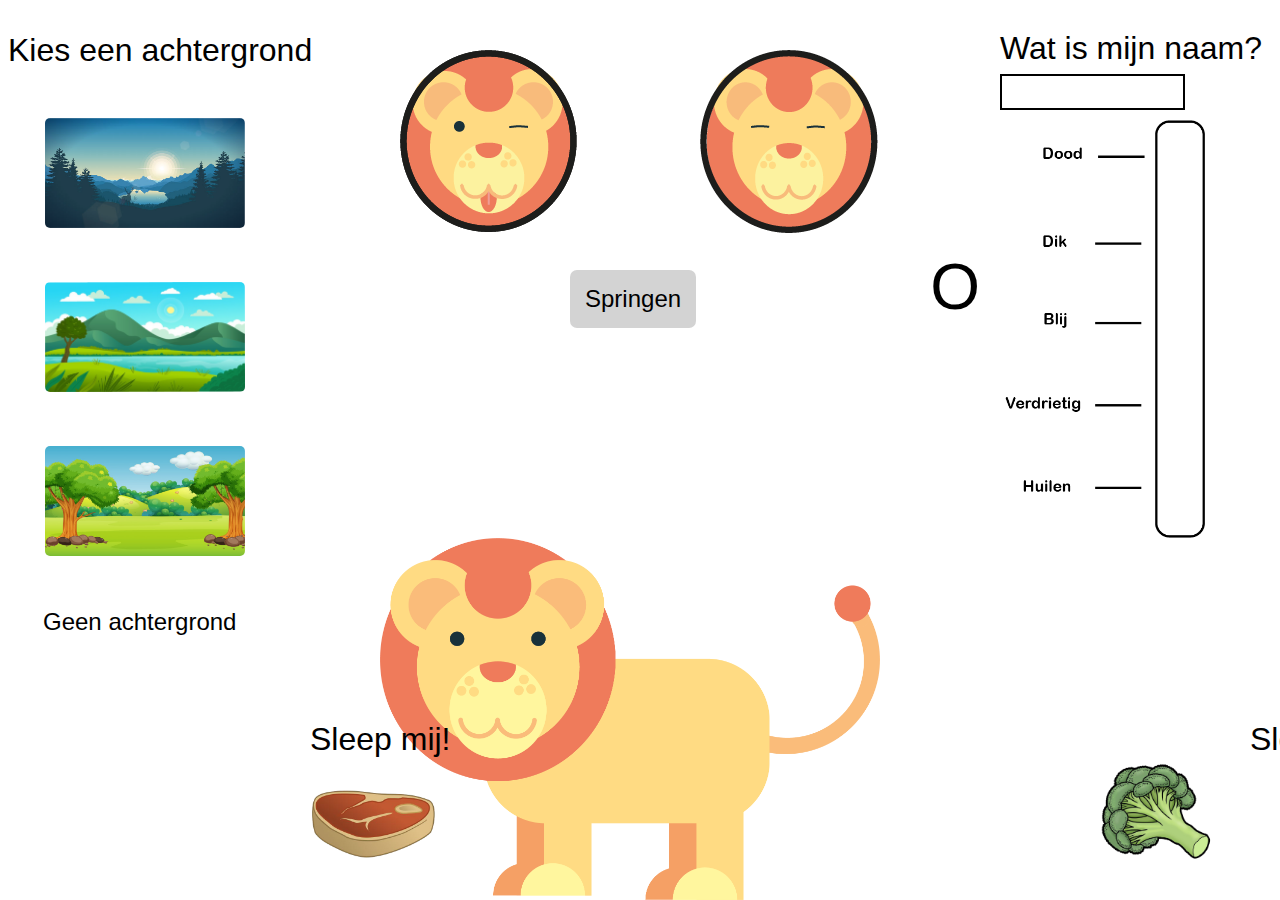
==== index.html @ ff984ae3 "Add files via upload" ====
<!DOCTYPE html>
<html lang="en">

<head>
    <meta charset="UTF-8">
    <meta name="viewport" content="width=device-width, initial-scale=1.0">
    <title>Tamagotchi</title>
    <link rel="stylesheet" href="style.css">
</head>

<body>

    <main>

        <section>
            <label for="name" id="tekst">Wat is mijn naam?</label>
            <input type="text" id="name" name="name">
        </section>


        <img src="Images/tamagotchi.png" alt="tamagotchi" id="tamagotchi">

        <img src="Images/knipoog-button.png" id="knipoog-button">

        <img src="Images/slaap-button.png" id="slaap-button">

        <button id="springen">Springen</button>

        <p>Kies een achtergrond</p>

        <button id="achtergrond-nacht-button"><img src="Images/achtergrond-nacht.png" alt="achtergrond-nacht"
                class="achtergrond-nacht"></button>
        <button id="achtergrond-water-button"><img src="Images/achtergrond-water.png" alt="achtergrond-nacht"
                class="achtergrond-water"></button>
        <button id="achtergrond-bos-button"><img src="Images/achtergrond-natuur.png" alt="achtergrond-nacht"
                class="achtergrond-bos"></button>
        <button id="geen">Geen achtergrond</button>


        <p><span id="puntenteller" class="puntenteller">O</span></p>

        <img src="Images/meter-standaard.png" alt="blijheidsmeter" id="blijheidsmeter">


        <p class="slepen">Sleep mij!</p>
        <img src="Images/steak.png" id="steak">

        <p>Sleep mij!</p>
        <img src="Images/broccoli.png" id="broccoli">

        <audio src="leeuw-brul.wav" id="brul"></audio>

        <!-- bronnen:
        https://bashooka.com/coding/web-background-animation-effects/
        https://www.freepik.com/free-vector/flat-nature-background_3436801.htm
        https://nl.pinterest.com/pin/231583605823941385/ -->

    </main>

    <script src="script.js"></script>

</body>

</html>
---- style.css ----
* {
    font-family: Impact, Haettenschweiler, 'Arial Narrow Bold', sans-serif;
}

section {
    position: absolute;
    top: 30px;
    left: 1000px;
    font-size: 2em;
}

input {
    height: 30px;
    border: 2px solid;
}

p {
    width: 500px;
    font-size: 2em;
}

p:last-of-type {
    position: absolute;
    left: 310px;
    bottom: 110px;
}

.slepen {
    position: absolute;
    left: 1250px;
    bottom: 110px;
}

#tamagotchi {
    width: 500px;
    position: absolute;
    bottom: 0px;
    right: 400px;
}

button {
    display: flex;
    margin: 20px;
    background-color: white;
    padding: 15px;
    border: white;
    border-radius: 7px;
    font-size: 1.5em;
}

button:last-of-type {
    width: 232px;
}

button img {
    border: 2px solid white;
    border-radius: 7px;
}

#knipoog-button:hover,
#slaap-button:hover {
    background-color: lightsalmon;
    cursor: pointer;
}

#knipoog-button {
    position: absolute;
    top: 50px;
    left: 400px;
}

#slaap-button {
    position: absolute;
    top: 50px;
    left: 700px;
}

.achtergrond-nacht,
.achtergrond-water,
.achtergrond-bos {
    width: 200px;
    height: 110px;
}

body.achtergrond-nacht {
    background-image: url(Images/achtergrond-nacht.png);
}

body.achtergrond-water {
    background-image: url(Images/achtergrond-water.png);
}

body.achtergrond-bos {
    background-image: url(Images/achtergrond-natuur.png);
}

#steak {
    position: absolute;
    bottom: 30px;
    left: 300px;
    width: 150px;
}

#broccoli {
    position: absolute;
    bottom: 30px;
    right: 50px;
    width: 150px;
}

#puntenteller {
    position: absolute;
    top: 250px;
    right: 300px;
    font-size: 2em;
    color: black;
}

#blijheidsmeter {
    position: absolute;
    top: 120px;
    right: 75px;
    width: 200px;
}

#springen {
    position: absolute;
    left: 550px;
    top: 250px;
    background-color: lightgray;
}

.spring {
    animation: springen 0.5s forwards;
}

/*  Met keyframes kan je CSS-stijlen van een element bepalen bij een animatie */

@keyframes springen {
    0% {
        transform: translateY(0) rotate(0deg)
    }

    50% {
        transform: translateY(-50vh) rotate(180deg)
    }

    100% {
        transform: translateY(0) rotate(360deg)
    }
}
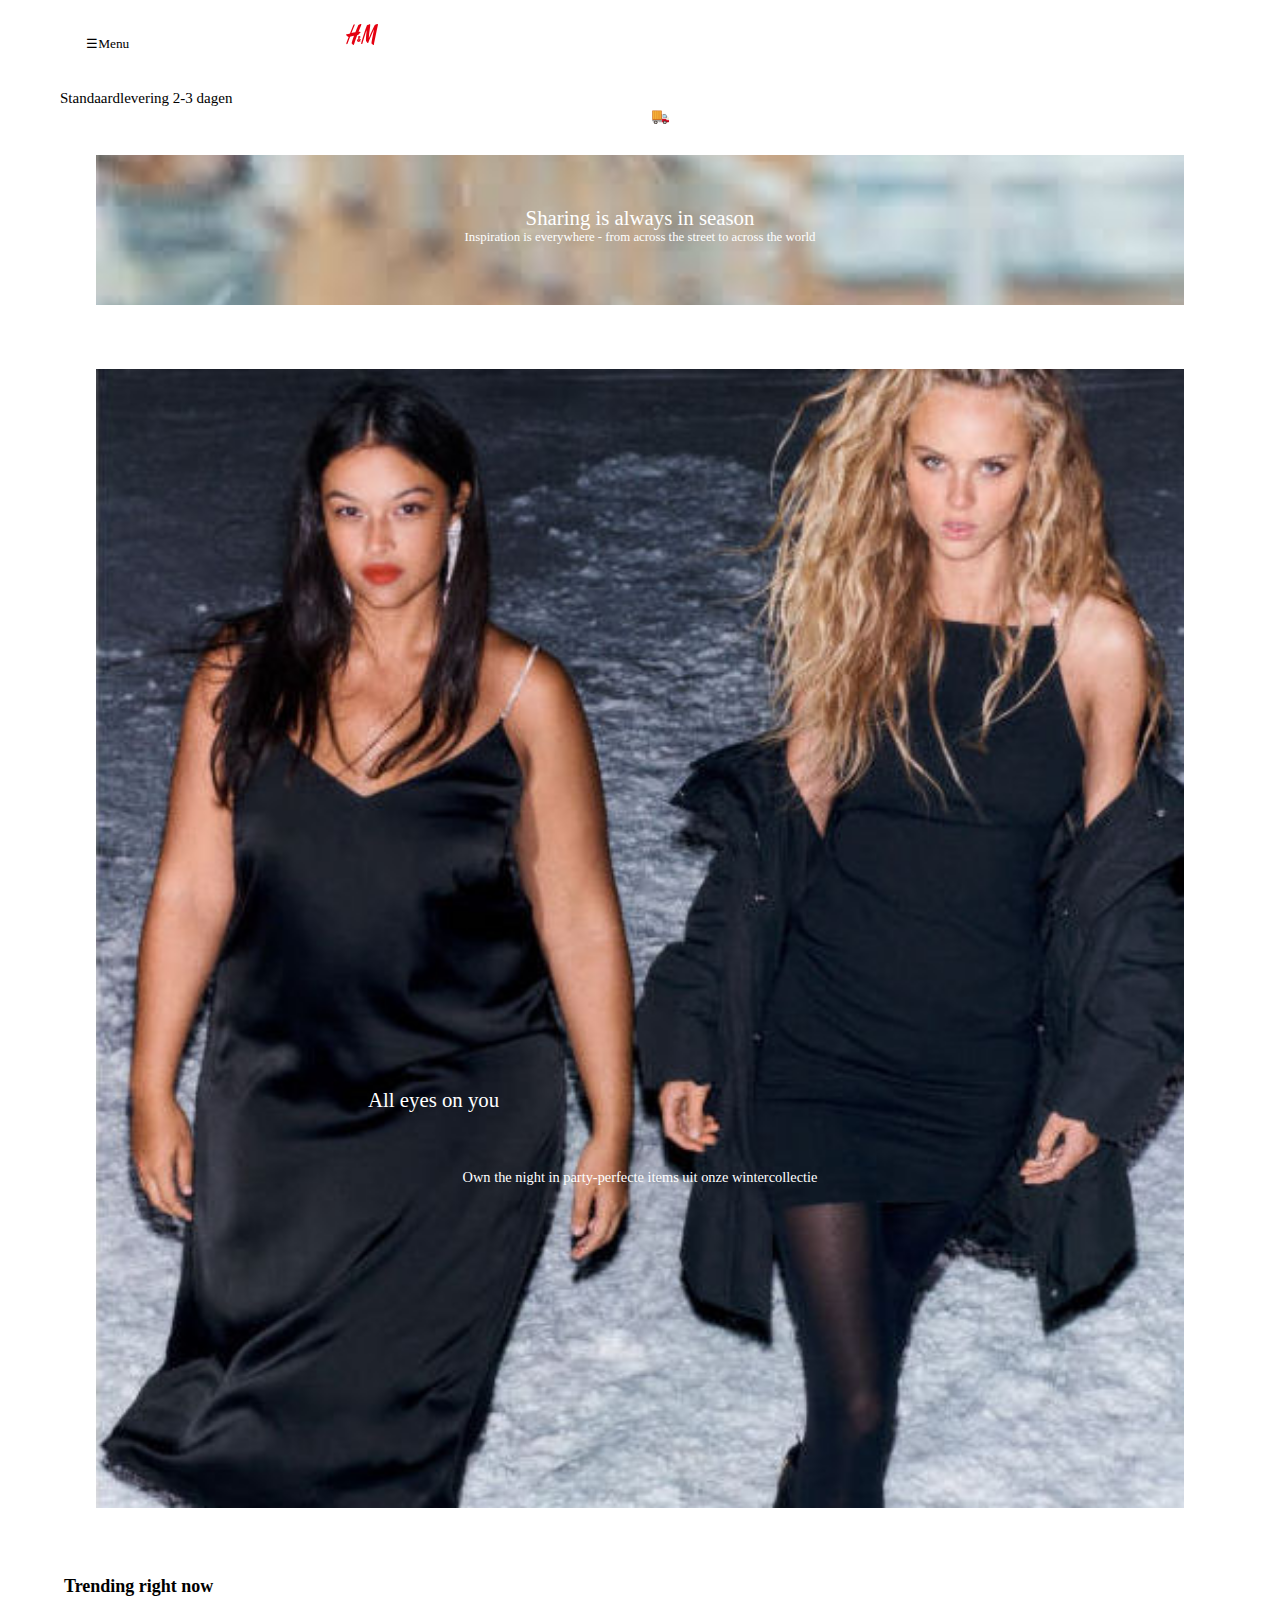
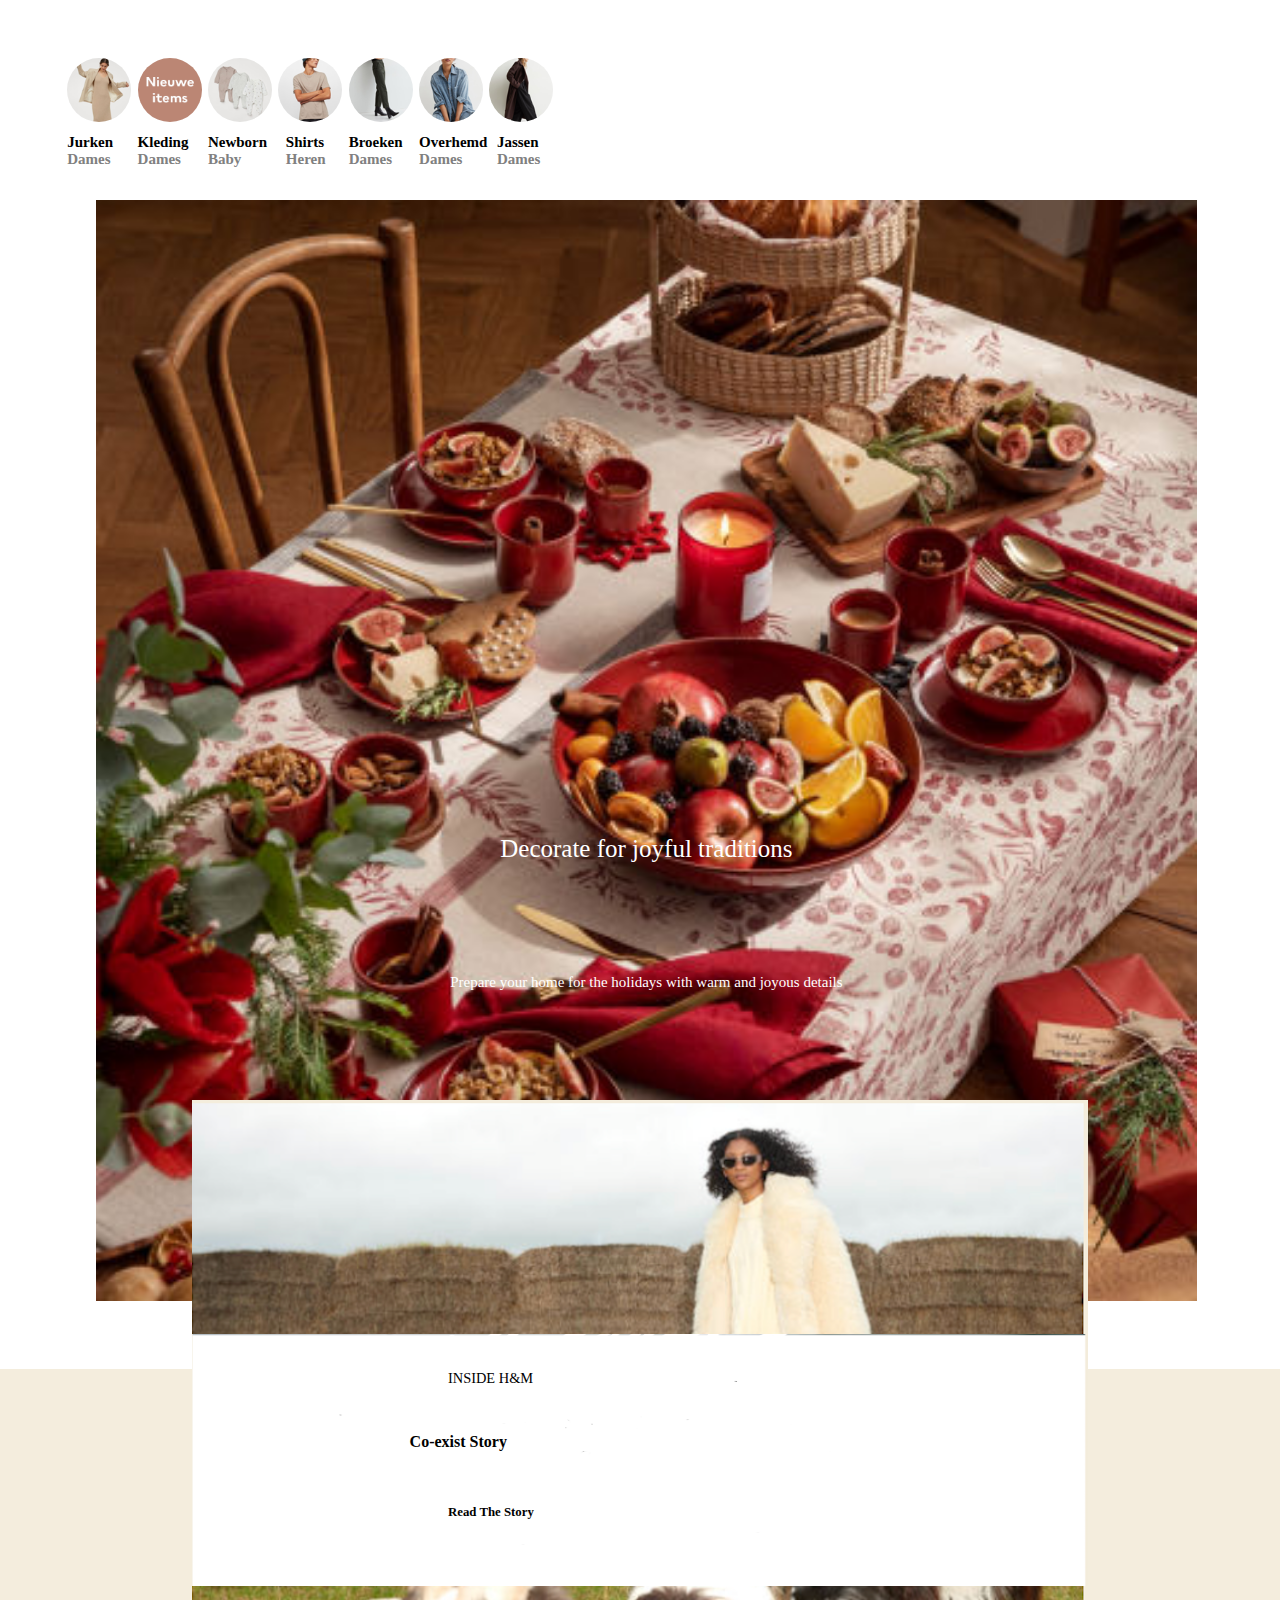
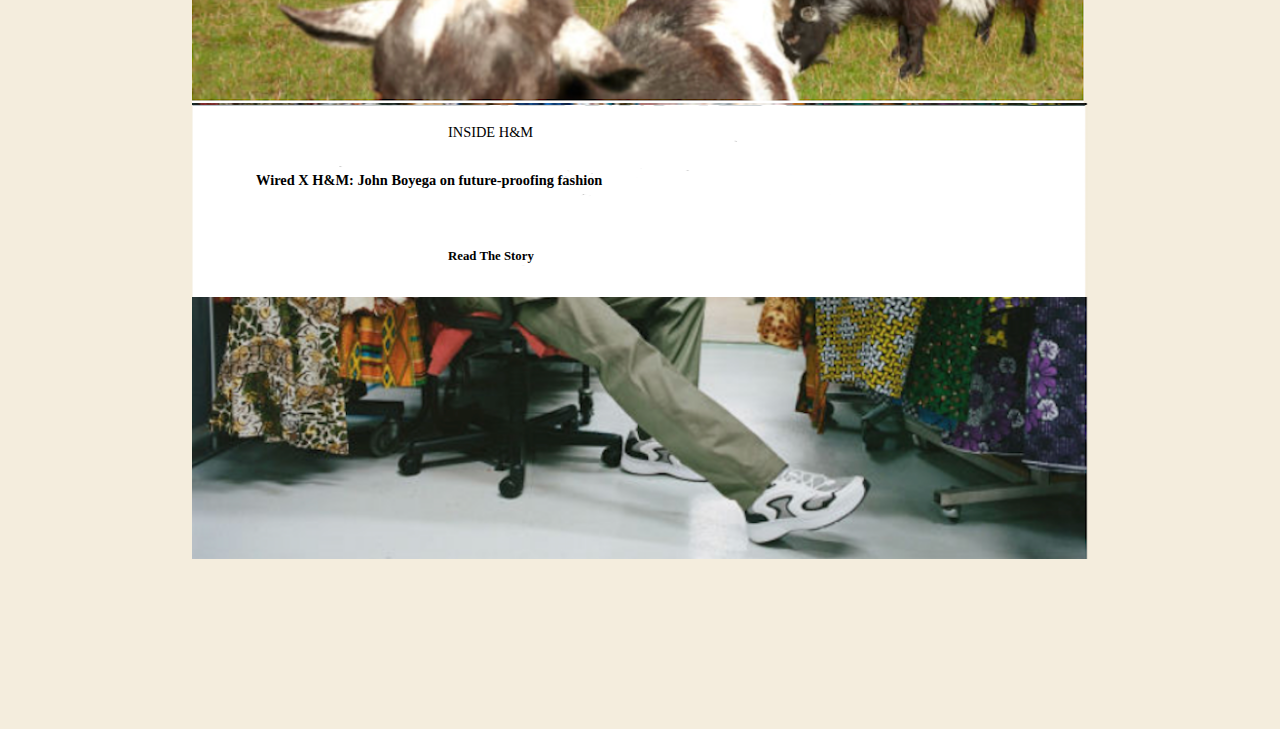
==== commit b825b6df: "Add files via upload" ====
--- a/index.html
+++ b/index.html
@@ -1,64 +1,132 @@
-<!DOCTYPE html>
-<html lang="en">
+<!doctype html>
+<html lang="nl">
 
 <head>
-    <meta charset="UTF-8">
-    <meta name="viewport" content="width=device-width, initial-scale=1.0">
-    <title>Tamagotchi</title>
-    <link rel="stylesheet" href="style.css">
+	<meta charset="UTF-8">
+	<meta name="author" content="jouw naam">
+	<meta name="viewport" content="width=device-width, initial-scale=1">
+
+	<title>H&M</title>
+
+	<link href="styles/style.css" rel="stylesheet">
+	<link rel="icon" type="image/svg+xml" href="images/favicon.svg">
 </head>
 
 <body>
+	<header>
+		<nav>
+			<button>Menu</button>
+			<ul>
+				<li><a href="#"><img src="images/inloggen1.png">Inloggen
+					</a></li>
+				<li><a href="dames.html">Dames</a></li>
+				<li><a href="#">Heren</a></li>
+				<li><a href="#">Divided</a></li>
+				<li><a href="#">Baby</a></li>
+				<li><a href="#">Kinderen</a></li>
+				<li><a href="#">H&m home</a></li>
+				<li><a href="#">Sale</a></li>
+				<li><a href="#">Sustainability</a></li>
+			</ul>
+		</nav>
 
-    <main>
+		<img src="images/hmlogo.svg" alt="hm logo">
+	</header>
+	<main>
+		<h1>H&M</h1>
+		<section>
+			<h2>Standaardlevering 2-3 dagen</h2>
+			<audio src="vrachtwagengeluid.mp3">
+		</section>
 
-        <section>
-            <label for="name" id="tekst">Wat is mijn naam?</label>
-            <input type="text" id="name" name="name">
-        </section>
+		<section>
+			<h2>Sharing is always in season</h2>
+			<p>Inspiration is everywhere - from across the street to across the world</p>
+			<img src="images/backgroundhm.jpg" alt="onscherpe achtergrond">
+		</section>
+
+		<section>
+			<a href="dames.html">
+				<h2>All eyes on you</h2>
+				<p>Own the night in party-perfecte items uit onze wintercollectie</p>
+				<img src="images/hmzwart.jpg" alt="zwarte collectie">
+			</a>
+		</section>
+
+		<section>
+			<h2>Trending right now</h2>
+			<ul>
+				<li>
+					<h3>Dames</h3>
+					<h4>Jurken</h4>
+					<img src="images/10216.png" alt="Lange beige jurk">
+				</li>
+				<li>
+					<h3>Dames</h3>
+					<h4>Kleding</h4>
+					<img src="images/10244.png" alt="Nieuwe items">
+				</li>
+				<li>
+					<h3>Baby</h3>
+					<h4>Newborn</h4>
+					<img src="images/10237.png" alt="Baby kleertjes">
+				</li>
+				<li>
+					<h3>Heren</h3>
+					<h4>Shirts</h4>
+					<img src="images/10221.png" alt="Beige lang t-shirt">
+				</li>
+				<li>
+					<h3>Dames</h3>
+					<h4>Broeken</h4>
+					<img src="images/10201.png" alt="Zwarte leren broek">
+				</li>
+				<li>
+					<h3>Dames</h3>
+					<h4>Overhemd</h4>
+					<img src="images/10208.png" alt="Blauw overhemd voor dames">
+				</li>
+				<li>
+					<h3>Dames</h3>
+					<h4>Jassen</h4>
+					<img src="images/10213.png" alt="Lange bruine jas">
+				</li>
+			</ul>
+		</section>
+
+		<section>
+			<h2>Decorate for joyful traditions</h2>
+			<p>Prepare your home for the holidays with warm and joyous details</p>
+			<img src="images/kersthm.jpeg" alt="kersttafel">
+		</section>
+
+		<section>
+			<h2>Magazine</h2>
+			<h3>A world of inspiration</h3>
+
+			<article>
+				<h3>Inside H&M</h3>
+				<h4>Wired X H&M: John Boyega on future-proofing fashion</h4>
+				<p>Read The Story</p>
+				<img src="images/magazinefoto.png" alt="kledingwinkel">
+				<img src="images/witvlak.png" alt="witvlak">
+			</article>
+		</section>
+
+		<section>
+
+			<article>
+				<h3>Inside H&M</h3>
+				<h4>Co-exist Story</h4>
+				<p>Read The Story</p>
+				<img src="images/magazinefoto2.png" alt="weide">
+				<img src="images/witvlak.png" alt="witvlak">
+			</article>
+		</section>
+	</main>
+
+	<script src="scripts/script.js"></script>
+</body>
 
 
-        <img src="Images/tamagotchi.png" alt="tamagotchi" id="tamagotchi">
-
-        <img src="Images/knipoog-button.png" id="knipoog-button">
-
-        <img src="Images/slaap-button.png" id="slaap-button">
-
-        <button id="springen">Springen</button>
-
-        <p>Kies een achtergrond</p>
-
-        <button id="achtergrond-nacht-button"><img src="Images/achtergrond-nacht.png" alt="achtergrond-nacht"
-                class="achtergrond-nacht"></button>
-        <button id="achtergrond-water-button"><img src="Images/achtergrond-water.png" alt="achtergrond-nacht"
-                class="achtergrond-water"></button>
-        <button id="achtergrond-bos-button"><img src="Images/achtergrond-natuur.png" alt="achtergrond-nacht"
-                class="achtergrond-bos"></button>
-        <button id="geen">Geen achtergrond</button>
-
-
-        <p><span id="puntenteller" class="puntenteller">O</span></p>
-
-        <img src="Images/meter-standaard.png" alt="blijheidsmeter" id="blijheidsmeter">
-
-
-        <p class="slepen">Sleep mij!</p>
-        <img src="Images/steak.png" id="steak">
-
-        <p>Sleep mij!</p>
-        <img src="Images/broccoli.png" id="broccoli">
-
-        <audio src="leeuw-brul.wav" id="brul"></audio>
-
-        <!-- bronnen:
-        https://bashooka.com/coding/web-background-animation-effects/
-        https://www.freepik.com/free-vector/flat-nature-background_3436801.htm
-        https://nl.pinterest.com/pin/231583605823941385/ -->
-
-    </main>
-
-    <script src="script.js"></script>
-
-</body>
-
 </html>--- a/styles/style.css
+++ b/styles/style.css
@@ -0,0 +1,592 @@
+/* CSS Document */
+*,
+*::after,
+*::before {
+  box-sizing: border-box;
+  font-family: 'Avenir';
+  margin: 0;
+}
+
+:root {
+  --main-color: black;
+  --text-color: gray;
+  --textimg-color: white;
+  --background-color: white;
+  --background-button: lightgrey;
+  --magazin-color: #f4eddd;
+  --footer-color: #e4e4e4;
+  --color-buttons: #fcfcfc;
+  --background-colorbutton: black;
+}
+
+/* ALGEMENE STIJLEN */
+/* main img {
+  width: 85%;
+  margin-left: 8%;
+  margin-bottom: 5%;
+} */
+
+h1 {
+  display: none;
+}
+
+
+
+/* PAGINA 1 */
+/* HEADER */
+
+header img {
+  width: 2em;
+  position: absolute;
+  left: 27%;
+  top: 1.5em;
+}
+
+header button {
+  position: absolute;
+  top: 3%;
+  left: 6%;
+  padding: .7em;
+  border: none;
+  background-color: var(--background-color);
+}
+
+header nav ul {
+  display: block;
+  position: fixed;
+  top: 0;
+  left: 0;
+  bottom: 0;
+  z-index: 9999;
+  transform: translateX(-110%);
+}
+
+header nav li:nth-child(6),
+header nav li:nth-child(7) {
+  text-transform: uppercase;
+}
+
+header nav a {
+  text-decoration: none;
+  color: var(--main-color);
+}
+
+
+
+/* NAVIGATIE GEOPEND */
+
+body.toonMenu {
+  overflow: hidden;
+}
+
+body.toonMenu header nav ul {
+  transform: translatex(0%);
+  margin-top: 0;
+  display: block;
+  width: 85%;
+  background-color: var(--background-color);
+  transition: 1s;
+}
+
+body.toonMenu header nav li:nth-child(n+2) {
+  padding-left: 1em;
+}
+
+body.toonMenu header nav li {
+  text-decoration: none;
+  margin-top: 2em;
+  font-weight: 500;
+  display: flex;
+}
+
+body.toonMenu header nav ul li:first-of-type {
+  background-color: lightpink;
+  margin: 0;
+  align-items: center;
+  justify-content: center;
+  text-transform: uppercase;
+  font-weight: 100;
+  width: 100%;
+  height: 10%;
+}
+
+body nav img {
+  position: absolute;
+  left: 15%;
+  top: 2%;
+}
+
+
+header nav button::before {
+  content: "\2630";
+}
+
+body.toonMenu header nav button::before {
+  content: "\00d7";
+}
+
+body.toonMenu header nav button {
+  position: fixed;
+  left: 81%;
+  top: 50%;
+  background-color: var(--background-button);
+}
+
+
+
+/* SECTION - LEVERING*/
+section:first-of-type h2 {
+  font-size: 15px;
+  font-weight: 100;
+  margin: 6em 0em 2em 4em;
+}
+
+section:nth-of-type(1) h2::after {
+  content: "🚚";
+  transform: scalex(-1);
+  display: block;
+  width: 50%;
+}
+
+section:nth-of-type(1) h2:hover::after {
+  transform: scalex(-1) skewX(-10deg);
+}
+
+
+
+/* ANIMATIES */
+@keyframes vrachtwagen {
+  0% {
+    transform: translateX(100%);
+  }
+
+  100% {
+    transform: translateX(0%)
+  }
+}
+
+section:nth-of-type(1) h2:hover::after {
+  animation-name: vrachtwagen;
+  animation-duration: 2s;
+  animation-iteration-count: 3;
+}
+
+
+
+@keyframes letters {
+  0% {
+    transform: scale(1) translatey(0);
+  }
+
+  20% {
+    transform: scale(1.25, .75) translatey(0);
+    color: black;
+  }
+
+  50% {
+    transform: scale(.75, 1.5) translatey(-1em);
+    color: red;
+  }
+
+  80% {
+    transform: scale(1.25, .75);
+    color: black;
+  }
+
+  100% {
+    transform: scale(1) translatey(0);
+  }
+}
+
+section:nth-of-type(1) h2 {
+  --letters-time: .75s;
+}
+
+section:nth-of-type(1) h2 {
+  transform-origin: center bottom;
+}
+
+section:nth-of-type(1):hover h2 {
+  animation-name: letters;
+  animation-duration: 1s;
+  animation-iteration-count: 2;
+}
+
+
+
+/* SECTION - SHARING IS ALWAYS IN SEASON */
+section:nth-of-type(2) {
+  position: relative;
+  width: 85%;
+  height: 150px;
+  margin: 0 7.5% 5%;
+}
+
+section:nth-of-type(2) img {
+  width: 100%;
+  height: 100%;
+  object-fit: cover;
+}
+
+section:nth-of-type(2) h2 {
+  position: absolute;
+  bottom: 50%;
+  left: 15%;
+  width: 70%;
+  font-family: Cambria, Cochin, Georgia, Times, 'Times New Roman', serif;
+  font-size: 130%;
+  font-weight: 100;
+  text-align: center;
+  color: var(--textimg-color);
+}
+
+section:nth-of-type(2) p {
+  position: absolute;
+  left: 15%;
+  top: 50%;
+  width: 70%;
+  font-size: 80%;
+  text-align: center;
+  color: var(--textimg-color);
+}
+
+
+
+/* SECTION - ALL EYES ON YOU */
+section:nth-of-type(3) {
+  position: relative;
+  width: 85%;
+  margin: 0 7.5% 5%;
+}
+
+section:nth-of-type(3) img {
+  width: 100%;
+}
+
+section:nth-of-type(3) h2 {
+  position: absolute;
+  left: 25%;
+  bottom: 35%;
+  font-family: Cambria, Cochin, Georgia, Times, 'Times New Roman', serif;
+  font-size: 130%;
+  font-weight: 100;
+  text-align: center;
+  color: var(--textimg-color);
+}
+
+section:nth-of-type(3) p {
+  position: absolute;
+  top: 70%;
+  left: 10%;
+  width: 80%;
+  font-size: 90%;
+  text-align: center;
+  color: var(--textimg-color);
+}
+
+
+
+/* SECTION - TRENDING RIGHT NOW */
+section:nth-of-type(4) {
+  margin-left: 5%;
+}
+
+ul:nth-child(2) {
+  list-style-type: none;
+  display: flex;
+  gap: 2.2em;
+  padding: 0;
+  overflow-x: auto;
+}
+
+section:nth-of-type(4) ul li:nth-of-type(7) h3,
+ul li:nth-of-type(7) h4 {
+  margin-left: .5em;
+}
+
+section:nth-of-type(4) li {
+  max-width: 2em;
+  margin-left: .2em;
+  display: flex;
+  flex-direction: column-reverse;
+}
+
+section:nth-of-type(4) h2 {
+  font-size: 18px;
+  margin-bottom: 5%;
+}
+
+section:nth-of-type(4) h3 {
+  color: var(--text-color);
+  font-size: 15px;
+  margin-bottom: 100%;
+}
+
+section:nth-of-type(4) h4 {
+  margin-top: 40%;
+  font-size: 15px;
+}
+
+ul li:nth-of-type(4) h3,
+ul li:nth-of-type(4) h4 {
+  padding: 0em .5em;
+}
+
+section:nth-of-type(4) img {
+  width: 200%;
+  border-radius: 50%;
+}
+
+
+
+/* SECTION - KERST */
+section:nth-of-type(5) {
+  position: relative;
+  width: 86%;
+  margin: 0 7.5% 5%;
+}
+
+section:nth-of-type(5) img {
+  width: 100%;
+
+}
+
+section:nth-of-type(5) h2 {
+  position: absolute;
+  left: 20%;
+  bottom: 40%;
+  width: 60%;
+  font-family: Cambria, Cochin, Georgia, Times, 'Times New Roman', serif;
+  font-size: 25px;
+  font-weight: 100;
+  text-align: center;
+  color: var(--textimg-color);
+}
+
+section:nth-of-type(5) p {
+  position: absolute;
+  left: 10%;
+  top: 70%;
+  width: 80%;
+  font-size: 15px;
+  text-align: center;
+  color: var(--textimg-color);
+}
+
+
+
+/* SECTION - MAGAZINE */
+section:nth-of-type(6) {
+  position: relative;
+  background-color: var(--magazin-color);
+  height: 60em;
+}
+
+section:nth-of-type(6) h2 {
+  position: absolute;
+  left: 30%;
+  top: 10%;
+  font-size: 25px;
+  text-transform: uppercase;
+  text-align: center;
+}
+
+section:nth-of-type(6) h3 {
+  position: absolute;
+  left: 30%;
+  top: 15%;
+  font-size: .8em;
+  font-weight: 100;
+  text-align: center;
+}
+
+section:nth-of-type(6) article h3 {
+  position: absolute;
+  top: 37%;
+  left: 35%;
+  font-size: .9em;
+  font-weight: 100;
+  text-transform: uppercase;
+  z-index: 200;
+}
+
+section:nth-of-type(6) h4 {
+  position: absolute;
+  left: 20%;
+  top: 42%;
+  font-size: .9em;
+  max-width: 60%;
+  text-align: center;
+  z-index: 200;
+}
+
+section:nth-of-type(6) p {
+  position: absolute;
+  left: 35%;
+  top: 50%;
+  font-size: .8em;
+  font-weight: 700;
+  text-align: center;
+  z-index: 200;
+}
+
+section:nth-of-type(6) img:first-of-type {
+  position: absolute;
+  left: 15%;
+  top: 20%;
+  width: 70%;
+}
+
+section:nth-of-type(6) img:nth-of-type(2) {
+  position: absolute;
+  top: 35%;
+  width: 70%;
+  height: 20%;
+  left: 15%;
+}
+
+
+
+/* SECTION - MAGAZINE TWEEDE ARTIKEL */
+section:nth-of-type(7) img:first-of-type {
+  position: absolute;
+  left: 15%;
+  top: 300%;
+  width: 70%;
+}
+
+section:nth-of-type(7) img:nth-of-type(2) {
+  position: absolute;
+  left: 15%;
+  top: 326%;
+  width: 70%;
+  height: 28%;
+}
+
+section:nth-of-type(7) article h3 {
+  text-transform: uppercase;
+  font-weight: 100;
+  font-size: .9em;
+  z-index: 200;
+  position: absolute;
+  top: 330%;
+  left: 35%;
+}
+
+section:nth-of-type(7) h4 {
+  font-size: 1em;
+  text-align: center;
+  position: absolute;
+  left: 32%;
+  top: 337%;
+  z-index: 200;
+}
+
+section:nth-of-type(7) p {
+  font-size: .8em;
+  font-weight: 700;
+  text-align: center;
+  position: absolute;
+  left: 35%;
+  top: 345%;
+  z-index: 200;
+}
+
+
+
+/* PAGINA 2 */
+/* SECTION 1 */
+.pagina2 section:nth-of-type(1) h2 {
+  position: absolute;
+  top: 57%;
+  left: 25%;
+  font-weight: 500;
+}
+
+.pagina2 section:nth-of-type(1) p {
+  font-weight: 500;
+  font-size: .7em;
+  margin: 22% 0% 0% 13%;
+}
+
+.pagina2 section:nth-of-type(1) img {
+  margin-top: 10%;
+  width: 85%;
+  top: 20%;
+  margin-left: 7%;
+}
+
+.pagina2 section:nth-of-type(1) img:nth-of-type(2) {
+  width: 40%;
+  margin: 15% 0% 0% 30%;
+  left: 23%;
+  border: 1px solid black;
+}
+
+
+
+/* SECTION 2 */
+.pagina2 section:nth-of-type(2) p {
+  position: absolute;
+  top: 15%;
+  font-family: Cambria, Cochin, Georgia, Times, 'Times New Roman', serif;
+  text-align: left;
+  left: 0%;
+  width: 100%;
+  color: var(--main-color);
+  font-size: 1.2em;
+}
+
+
+
+/* SECTION AFBEELDINGEN */
+.pagina2 section:nth-of-type(3) div {
+  position: absolute;
+  display: flex;
+  flex-wrap: wrap;
+}
+
+.pagina2 section:nth-of-type(3) img {
+  width: 48%;
+  margin: 1%;
+}
+
+.pagina2 section:nth-of-type(3) img:nth-of-type(3) {
+  width: 98%;
+}
+
+
+
+/* SECTION BUTTONS */
+.pagina2 section:nth-of-type(4) {
+  position: fixed;
+  bottom: 0;
+  background-color: var(--color-buttons);
+  width: 100%;
+  height: 15%;
+  margin: 0;
+}
+
+.pagina2 section:nth-of-type(4) h2 {
+  font-weight: 500;
+  font-size: 1em;
+  margin-top: .5em;
+}
+
+.pagina2 section:nth-of-type(4) button:first-of-type {
+  font-weight: 100;
+  font-size: .7em;
+  background-color: var(--background-color);
+  padding: .9em 3em;
+  border: .5px solid;
+}
+
+.pagina2 section:nth-of-type(4) button:last-of-type {
+  text-transform: uppercase;
+  font-weight: 100;
+  font-size: .7em;
+  color: var(--textimg-color);
+  background-color: var(--background-colorbutton);
+  padding: 1em 3.7em;
+  border: .5px solid;
+}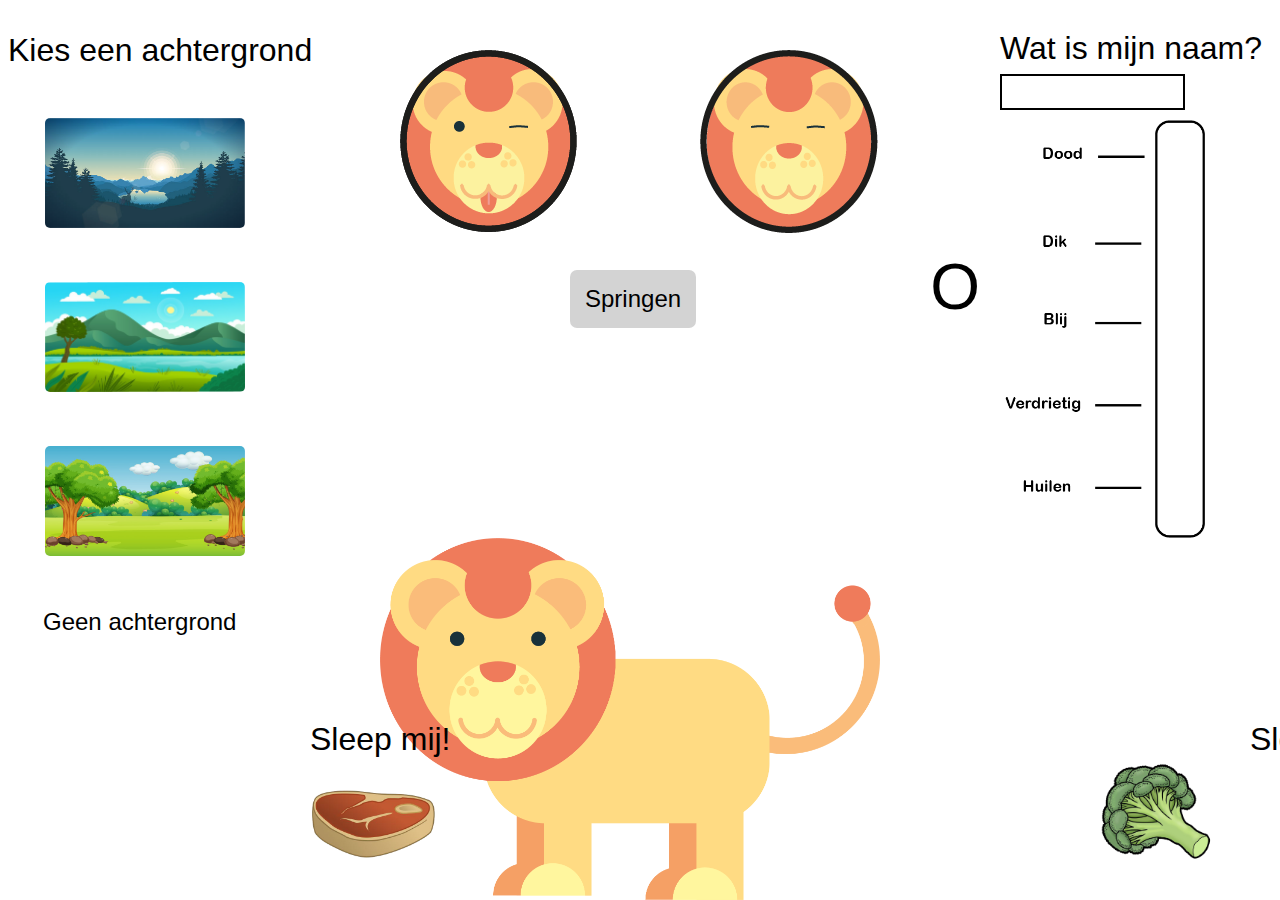
==== commit fc696391: "Add files via upload" ====
--- a/index.html
+++ b/index.html
@@ -1,132 +1,64 @@
-<!doctype html>
-<html lang="nl">
+<!DOCTYPE html>
+<html lang="en">
 
 <head>
-	<meta charset="UTF-8">
-	<meta name="author" content="jouw naam">
-	<meta name="viewport" content="width=device-width, initial-scale=1">
-
-	<title>H&M</title>
-
-	<link href="styles/style.css" rel="stylesheet">
-	<link rel="icon" type="image/svg+xml" href="images/favicon.svg">
+    <meta charset="UTF-8">
+    <meta name="viewport" content="width=device-width, initial-scale=1.0">
+    <title>Tamagotchi</title>
+    <link rel="stylesheet" href="style.css">
 </head>
 
 <body>
-	<header>
-		<nav>
-			<button>Menu</button>
-			<ul>
-				<li><a href="#"><img src="images/inloggen1.png">Inloggen
-					</a></li>
-				<li><a href="dames.html">Dames</a></li>
-				<li><a href="#">Heren</a></li>
-				<li><a href="#">Divided</a></li>
-				<li><a href="#">Baby</a></li>
-				<li><a href="#">Kinderen</a></li>
-				<li><a href="#">H&m home</a></li>
-				<li><a href="#">Sale</a></li>
-				<li><a href="#">Sustainability</a></li>
-			</ul>
-		</nav>
 
-		<img src="images/hmlogo.svg" alt="hm logo">
-	</header>
-	<main>
-		<h1>H&M</h1>
-		<section>
-			<h2>Standaardlevering 2-3 dagen</h2>
-			<audio src="vrachtwagengeluid.mp3">
-		</section>
+    <main>
 
-		<section>
-			<h2>Sharing is always in season</h2>
-			<p>Inspiration is everywhere - from across the street to across the world</p>
-			<img src="images/backgroundhm.jpg" alt="onscherpe achtergrond">
-		</section>
+        <section>
+            <label for="name" id="tekst">Wat is mijn naam?</label>
+            <input type="text" id="name" name="name">
+        </section>
 
-		<section>
-			<a href="dames.html">
-				<h2>All eyes on you</h2>
-				<p>Own the night in party-perfecte items uit onze wintercollectie</p>
-				<img src="images/hmzwart.jpg" alt="zwarte collectie">
-			</a>
-		</section>
 
-		<section>
-			<h2>Trending right now</h2>
-			<ul>
-				<li>
-					<h3>Dames</h3>
-					<h4>Jurken</h4>
-					<img src="images/10216.png" alt="Lange beige jurk">
-				</li>
-				<li>
-					<h3>Dames</h3>
-					<h4>Kleding</h4>
-					<img src="images/10244.png" alt="Nieuwe items">
-				</li>
-				<li>
-					<h3>Baby</h3>
-					<h4>Newborn</h4>
-					<img src="images/10237.png" alt="Baby kleertjes">
-				</li>
-				<li>
-					<h3>Heren</h3>
-					<h4>Shirts</h4>
-					<img src="images/10221.png" alt="Beige lang t-shirt">
-				</li>
-				<li>
-					<h3>Dames</h3>
-					<h4>Broeken</h4>
-					<img src="images/10201.png" alt="Zwarte leren broek">
-				</li>
-				<li>
-					<h3>Dames</h3>
-					<h4>Overhemd</h4>
-					<img src="images/10208.png" alt="Blauw overhemd voor dames">
-				</li>
-				<li>
-					<h3>Dames</h3>
-					<h4>Jassen</h4>
-					<img src="images/10213.png" alt="Lange bruine jas">
-				</li>
-			</ul>
-		</section>
+        <img src="Images/tamagotchi.png" alt="tamagotchi" id="tamagotchi">
 
-		<section>
-			<h2>Decorate for joyful traditions</h2>
-			<p>Prepare your home for the holidays with warm and joyous details</p>
-			<img src="images/kersthm.jpeg" alt="kersttafel">
-		</section>
+        <img src="Images/knipoog-button.png" id="knipoog-button">
 
-		<section>
-			<h2>Magazine</h2>
-			<h3>A world of inspiration</h3>
+        <img src="Images/slaap-button.png" id="slaap-button">
 
-			<article>
-				<h3>Inside H&M</h3>
-				<h4>Wired X H&M: John Boyega on future-proofing fashion</h4>
-				<p>Read The Story</p>
-				<img src="images/magazinefoto.png" alt="kledingwinkel">
-				<img src="images/witvlak.png" alt="witvlak">
-			</article>
-		</section>
+        <button id="springen">Springen</button>
 
-		<section>
+        <p>Kies een achtergrond</p>
 
-			<article>
-				<h3>Inside H&M</h3>
-				<h4>Co-exist Story</h4>
-				<p>Read The Story</p>
-				<img src="images/magazinefoto2.png" alt="weide">
-				<img src="images/witvlak.png" alt="witvlak">
-			</article>
-		</section>
-	</main>
+        <button id="achtergrond-nacht-button"><img src="Images/achtergrond-nacht.png" alt="achtergrond-nacht"
+                class="achtergrond-nacht"></button>
+        <button id="achtergrond-water-button"><img src="Images/achtergrond-water.png" alt="achtergrond-nacht"
+                class="achtergrond-water"></button>
+        <button id="achtergrond-bos-button"><img src="Images/achtergrond-natuur.png" alt="achtergrond-nacht"
+                class="achtergrond-bos"></button>
+        <button id="geen">Geen achtergrond</button>
 
-	<script src="scripts/script.js"></script>
+
+        <p><span id="puntenteller" class="puntenteller">O</span></p>
+
+        <img src="Images/meter-standaard.png" alt="blijheidsmeter" id="blijheidsmeter">
+
+
+        <p class="slepen">Sleep mij!</p>
+        <img src="Images/steak.png" id="steak">
+
+        <p>Sleep mij!</p>
+        <img src="Images/broccoli.png" id="broccoli">
+
+        <audio src="leeuw-brul.wav" id="brul"></audio>
+
+        <!-- bronnen:
+        https://bashooka.com/coding/web-background-animation-effects/
+        https://www.freepik.com/free-vector/flat-nature-background_3436801.htm
+        https://nl.pinterest.com/pin/231583605823941385/ -->
+
+    </main>
+
+    <script src="script.js"></script>
+
 </body>
 
-
 </html>--- a/style.css
+++ b/style.css
@@ -0,0 +1,151 @@
+* {
+    font-family: Impact, Haettenschweiler, 'Arial Narrow Bold', sans-serif;
+}
+
+section {
+    position: absolute;
+    top: 30px;
+    left: 1000px;
+    font-size: 2em;
+}
+
+input {
+    height: 30px;
+    border: 2px solid;
+}
+
+p {
+    width: 500px;
+    font-size: 2em;
+}
+
+p:last-of-type {
+    position: absolute;
+    left: 310px;
+    bottom: 110px;
+}
+
+.slepen {
+    position: absolute;
+    left: 1250px;
+    bottom: 110px;
+}
+
+#tamagotchi {
+    width: 500px;
+    position: absolute;
+    bottom: 0px;
+    right: 400px;
+}
+
+button {
+    display: flex;
+    margin: 20px;
+    background-color: white;
+    padding: 15px;
+    border: white;
+    border-radius: 7px;
+    font-size: 1.5em;
+}
+
+button:last-of-type {
+    width: 232px;
+}
+
+button img {
+    border: 2px solid white;
+    border-radius: 7px;
+}
+
+#knipoog-button:hover,
+#slaap-button:hover {
+    background-color: lightsalmon;
+    cursor: pointer;
+}
+
+#knipoog-button {
+    position: absolute;
+    top: 50px;
+    left: 400px;
+}
+
+#slaap-button {
+    position: absolute;
+    top: 50px;
+    left: 700px;
+}
+
+.achtergrond-nacht,
+.achtergrond-water,
+.achtergrond-bos {
+    width: 200px;
+    height: 110px;
+}
+
+body.achtergrond-nacht {
+    background-image: url(Images/achtergrond-nacht.png);
+}
+
+body.achtergrond-water {
+    background-image: url(Images/achtergrond-water.png);
+}
+
+body.achtergrond-bos {
+    background-image: url(Images/achtergrond-natuur.png);
+}
+
+#steak {
+    position: absolute;
+    bottom: 30px;
+    left: 300px;
+    width: 150px;
+}
+
+#broccoli {
+    position: absolute;
+    bottom: 30px;
+    right: 50px;
+    width: 150px;
+}
+
+#puntenteller {
+    position: absolute;
+    top: 250px;
+    right: 300px;
+    font-size: 2em;
+    color: black;
+}
+
+#blijheidsmeter {
+    position: absolute;
+    top: 120px;
+    right: 75px;
+    width: 200px;
+}
+
+#springen {
+    position: absolute;
+    left: 550px;
+    top: 250px;
+    background-color: lightgray;
+}
+
+.spring {
+    animation: springen 0.5s forwards;
+}
+
+/*  Met keyframes kan je CSS-stijlen van een element bepalen bij een animatie */
+
+@keyframes springen {
+    0% {
+        transform: translateY(0) rotate(0deg)
+    }
+
+    50% {
+        transform: translateY(-50vh) rotate(180deg)
+    }
+
+    100% {
+        transform: translateY(0) rotate(360deg)
+    }
+}